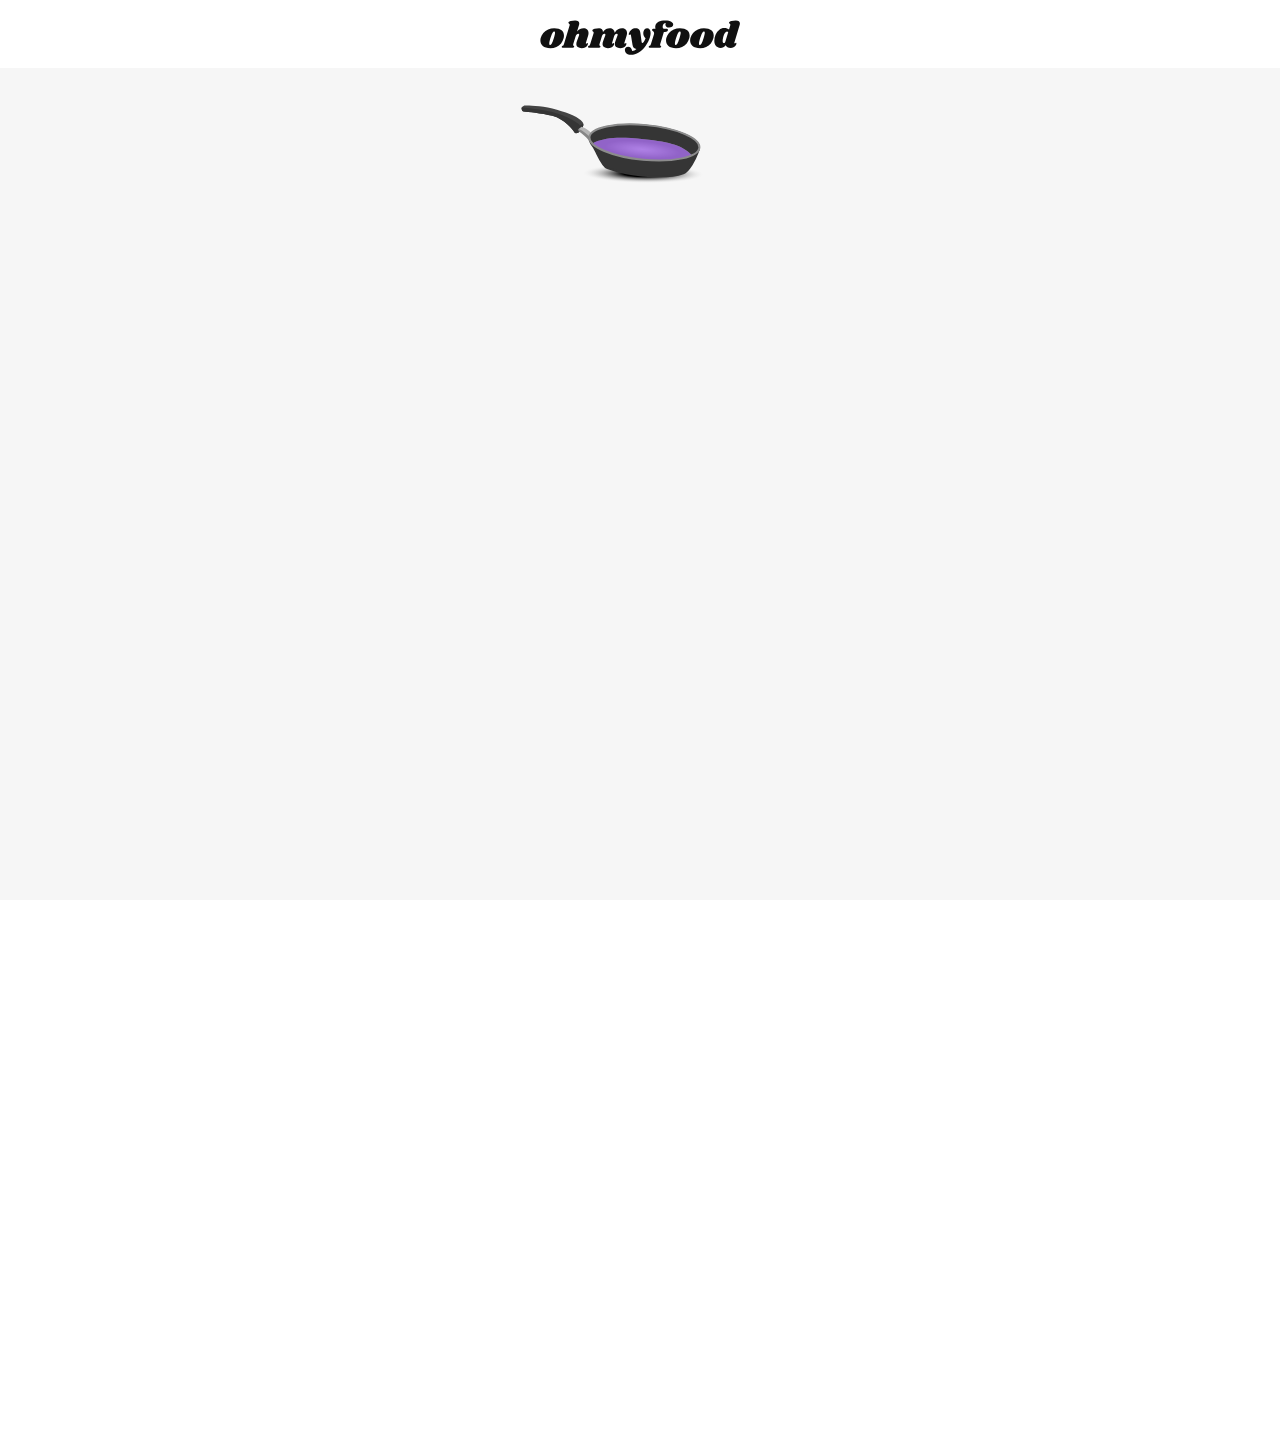
==== restaurants/a-la-francaise.html @ ceef0c93 "Ajout des pages restaurants + vérifications = version complète du site" ====
<!DOCTYPE html>
<html lang="fr">

<head>
    <meta charset="UTF-8">
    <meta name="viewport" content="width=device-width, initial-scale=1.0">
    <title>À la française - Ohmyfood</title>
    <link rel="stylesheet" href="https://cdnjs.cloudflare.com/ajax/libs/font-awesome/6.2.1/css/all.min.css"
        integrity="sha512-MV7K8+y+gLIBoVD59lQIYicR65iaqukzvf/nwasF0nqhPay5w/9lJmVM2hMDcnK1OnMGCdVK+iQrJ7lzPJQd1w=="
        crossorigin="anonymous" referrerpolicy="no-referrer">
    <link rel="stylesheet" href="../public/css/style.min.css">
</head>

<body>
        
    <div class="loader">
        <div class="loader__head"></div>
        <div class="loader__progress"></div> 
        <div class="loader__cooking">
          <div class="boiling__pan"></div>
          <div class="boiling__ohmyfood bubble">oh</div>
          <div class="boiling__ohmyfood">my</div>
          <div class="boiling__ohmyfood">food</div>
          <span class="boiling__ohmyfood bubble">.</span>
          <span class="boiling__ohmyfood bubble">.</span>
          <span class="boiling__ohmyfood bubble">.</span>
          <div class="boiling__ohmyfood">oh</div>
          <div class="boiling__ohmyfood">my</div>
          <div class="boiling__ohmyfood">food</div>
        </div>
    </div>
    
    <div class="restaurantpage">
        <!-- HEADER -->
        <header id="header">
            <div class="header">
                <nav class="header__nav">
                <a href="../index.html" class="header__nav--back"><i class="fa-solid fa-arrow-left"></i></a>
                <a href="../index.html"><img class="header__nav--logo" src="../public/images/logo/ohmyfood@2x.svg" alt="Ohmyfood"></a>
                </nav>
            </div>            
        </header>

        <main class="page__content">
            <div class="picture picture__bg picture__bg--a-la-francaise">  
                <div class="page-top"></div>
            </div>
                <div class="page-container">
                    <section class="page__intro">
                        <h1 class="page__intro--title">À la française</h1>
                        <div class="favorite">
                            <input type="checkbox" id="la-palette-du-gout" name="favorite" value="favorite">
                            <label for="la-palette-du-gout" class="favorite__icon">
                                <i class="favorite__icon--outlines fa-regular fa-heart" aria-hidden="true"></i>
                                <i class="favorite__icon--solid fa-solid fa-heart" aria-hidden="true"></i>
                            </label>
                        </div>
                    </section>

                    <section class="menus">
                        
                        <form class="menus__choices">
                            <h2 class="menus__choices--title">Entrées</h2><hr>
                            <ul class="menus__choices--content">
                               
                                <li class="service">
                                    <input type="radio" id="poulpe" name="entree" class="menu__input" value="poulpe">
                                    <div class="details">
                                        <div class="menu__infos"  >                         
                                            <h3 class="menu__infos--plat">Tartare de poulpe acidulé</h3>
                                            <p  class="menu__infos--special">Aux zestes d'orange</p>
                                        </div>
                                        
                                        <div class="menu__box">
                                            <span class="menu__box--price">25€</span>
                                            <span class="menu__box--checked"><i class="menu__box--icon fa-solid fa-check"></i></span>
                                        </div>
                                    </div>
                                </li>

                                <li class="service">
                                    <input type="radio" id="veloute" name="entree" class="menu__input" value="veloute">
                                    <div class="details">
                                        <div class="menu__infos"  >                         
                                            <h3 class="menu__infos--plat">Velouté de légumes d'antan</h3>
                                            <p  class="menu__infos--special">Carotte, panais, topinambour</p>
                                        </div>
                                        
                                        <div class="menu__box">
                                            <span class="menu__box--price">35€</span>
                                            <span class="menu__box--checked"><i class="menu__box--icon fa-solid fa-check"></i></span>
                                        </div>
                                    </div>
                                </li>

                                <li class="service">
                                    <input type="radio" id="soupe-oignon" name="entree" class="menu__input" value="soupe-oignon">
                                    <div class="details">
                                        <div class="menu__infos"  >                         
                                            <h3 class="menu__infos--plat">Soupe à l'oignon</h3>
                                            <p class="menu__infos--special">Revisitée</p>
                                        </div>
                                        
                                        <div class="menu__box">
                                            <span class="menu__box--price">20€</span>
                                            <span class="menu__box--checked"><i class="menu__box--icon fa-solid fa-check"></i></span>
                                        </div>
                                    </div>
                                </li>
                            
                            </ul>                            
    
                            
                            <h2 class="menus__choices--title">Plats</h2><hr>
                            <ul class="menus__choices--content">
                               
                                <li class="service">
                                    <input type="radio" id="saint-jacques" name="plat" class="menu__input" value="saint-jacques">
                                    <div class="details">
                                        <div class="menu__infos">                         
                                            <h3 class="menu__infos--plat">Coquilles Saint-Jacques</h3>
                                            <p class="menu__infos--special">Accompagnées d'une purée de panais</p>
                                        </div>
                                        
                                        <div class="menu__box">
                                            <span class="menu__box--price">40€</span>
                                            <span class="menu__box--checked"><i class="menu__box--icon fa-solid fa-check"></i></span>
                                        </div>
                                    </div>
                                </li>

                                <li class="service">
                                    <input type="radio" id="magret" name="plat" class="menu__input" value="magret">
                                    <div class="details">
                                        <div class="menu__infos">                         
                                            <h3 class="menu__infos--plat">Magret de canard</h3>
                                            <p class="menu__infos--special">Et parmentier de pommes de terre</p>
                                        </div>
                                        
                                        <div class="menu__box">
                                            <span class="menu__box--price">35€</span>
                                            <span class="menu__box--checked"><i class="menu__box--icon fa-solid fa-check"></i></span>
                                        </div>
                                    </div>
                                </li>

                                <li class="service">
                                    <input type="radio" id="pigeonneau" name="plat" class="menu__input" value="pigeonneau">
                                    <div class="details">
                                        <div class="menu__infos">                         
                                            <h3 class="menu__infos--plat">Pigeonneau d’Ille-et-Vilaine</h3>
                                            <p class="menu__infos--special">Sur son lit de gnocchis aux légumes</p>
                                        </div>
                                        
                                        <div class="menu__box">
                                            <span class="menu__box--price">44€</span>
                                            <span class="menu__box--checked"><i class="menu__box--icon fa-solid fa-check"></i></span>
                                        </div>
                                    </div>
                                </li>

                            </ul>
                           

                            
                            <h2 class="menus__choices--title">Desserts</h2><hr>
                            <ul class="menus__choices--content">

                                <li class="service">
                                    <input type="radio" id="violettes" name="dessert" class="menu__input" value="violettes">
                                    <div class="details">
                                        <div class="menu__infos">                         
                                            <h3 class="menu__infos--plat">Pétales de violettes glacés</h3>
                                            <p class="menu__infos--special">Et purée de noisettes</p>
                                        </div>
                                        
                                        <div class="menu__box">
                                            <span class="menu__box--price">18€</span>
                                            <span class="menu__box--checked"><i class="menu__box--icon fa-solid fa-check"></i></span>
                                        </div>
                                    </div>
                                </li>

                                <li class="service">
                                    <input type="radio" id="fondant" name="dessert" class="menu__input" value="fondant">
                                    <div class="details">
                                        <div class="menu__infos">                         
                                            <h3 class="menu__infos--plat">Fondant au chocolat</h3>
                                            <p class="menu__infos--special">Revisité</p>
                                        </div>
                                        
                                        <div class="menu__box">
                                            <span class="menu__box--price">22€</span>
                                            <span class="menu__box--checked"><i class="menu__box--icon fa-solid fa-check"></i></span>
                                        </div>
                                    </div>
                                </li>

                                <li class="service">
                                    <input type="radio" id="millefeuille" name="dessert" class="menu__input" value="millefeuille">
                                    <div class="details">
                                        <div class="menu__infos">                         
                                            <h3 class="menu__infos--plat">Millefeuille croustillant</h3>
                                            <p class="menu__infos--special">Myrtilles et pâte d’amande</p>
                                        </div>
                                        
                                        <div class="menu__box">
                                            <span class="menu__box--price">23€</span>
                                            <span class="menu__box--checked"><i class="menu__box--icon fa-solid fa-check"></i></span>
                                        </div>
                                    </div>
                                </li>

                            </ul>
                            
                            
                            <button class="menus__button">
                                <span>Commander</span>
                            </button>
                        </form>
                    </section>

                </div>
            
            
           
        </main>

        <!-- FOOTER -->
        <footer class="footer">
            <h2 class="footer__title">ohmyfood</h2>
            <ul class="footer__list">
                <li><i class="fa-solid fa-utensils"></i><a href="#">Proposer un restaurant</a></li>
                <li><i class="fa-solid fa-handshake-angle"></i><a href="#">Devenir partenaire</a></li>
                <li><a href="#">Mentions légales</a></li>
                <li><a href="mailto:contact@ohmyfood.fr">Contact</a></li>
            </ul>
        </footer>

    </div>

</body>
</html>
---- public/css/style.min.css ----
@import"https://fonts.googleapis.com/css2?family=Roboto:ital,wght@0,100;0,300;0,400;0,500;0,700;0,900;1,100;1,300;1,400;1,500;1,700;1,900&family=Shrikhand&display=swap";*{font-family:"Roboto",sans-serif}h1,h2{font-size:24px;font-weight:700}h3{font-size:18px;font-weight:700}a{text-decoration:none}p{font-weight:300}html{scroll-behavior:smooth}body{width:100%;margin:0;box-sizing:border-box;overflow-x:hidden}.homepage,.restaurantpage{width:100%;margin:0}ul{list-style-type:none;padding:0}.loader{position:fixed;z-index:100;width:100%;height:100%;background:#f6f6f6;animation:loader-container 3200ms 600ms forwards}.loader__head{width:100%;height:62px;background:#fff url("../images/logo/ohmyfood@2x.svg") center 20px no-repeat;background-size:162px;opacity:1;animation:loader-head-fadeout 3400ms ease-in-out forwards}@media(min-width: 767px){.loader__head{height:68px;background-size:200px}}.loader__progress{width:100%;height:3px;top:0;margin:0 auto;background:linear-gradient(90deg, #9356DC -40%, #FF79DA 120%);animation:loader-fadeout 800ms 2800ms forwards}.loader__progress::after{content:" ";position:absolute;z-index:10;width:100%;height:3px;top:62px;margin:0 auto;background:#f6f6f6;animation:loader-bar 2800ms 100ms forwards;transform-origin:right}@media(min-width: 767px){.loader__progress::after{top:68px}}.loader__cooking{position:absolute;top:60px;left:calc(50% - 188px);width:322px;height:200px;background-color:rgba(0,0,0,0);animation:loader-fadeout 600ms 3000ms forwards}.loader__cooking .bubble{font-family:"Shrikhand",sans-serif;left:auto;font-size:38px;font-weight:100;color:#9356dc}.loader__cooking .boiling__pan{position:absolute;width:100%;height:200px;background:url("../images/loader/pan.svg") center center no-repeat}.loader__cooking .boiling__ohmyfood{position:absolute;font-family:"Shrikhand",sans-serif;left:auto;font-size:22px;font-weight:100;opacity:0}.loader__cooking .boiling__ohmyfood:nth-child(1){margin-top:-90px;left:180px;animation:evaporation 2s cubic-bezier(0.53, 0.16, 0.39, 0.96) infinite}.loader__cooking .boiling__ohmyfood:nth-child(2){margin-top:-84px;left:160px;animation:evaporation 1.8s ease-in-out .035s infinite}.loader__cooking .boiling__ohmyfood:nth-child(3){margin-top:-80px;left:190px;animation:evaporation 1.4s cubic-bezier(0.53, 0.16, 0.39, 0.96) .55s infinite}.loader__cooking .boiling__ohmyfood:nth-child(4){margin-top:-70px;left:170px;animation:evaporation 1.9s cubic-bezier(0.53, 0.16, 0.39, 0.96) .9s infinite}.loader__cooking .boiling__ohmyfood:nth-child(5){margin-top:-90px;left:180px;animation:evaporation 1.5s cubic-bezier(0.53, 0.16, 0.39, 0.96) infinite}.loader__cooking .boiling__ohmyfood:nth-child(6){margin-top:-75px;left:150px;animation:evaporation 1.7s ease-in-out .035s infinite}.loader__cooking .boiling__ohmyfood:nth-child(7){margin-top:-80px;left:210px;animation:evaporation 1.6s cubic-bezier(0.53, 0.16, 0.39, 0.96) .55s infinite}.loader__cooking .boiling__ohmyfood:nth-child(8){margin-top:-80px;left:170px;animation:evaporation 2.8s ease-in-out 1.5s infinite}@keyframes loader-container{80%{background:#f6f6f6}99%{transform:scale(1);background:rgba(246,246,246,.3)}100%{transform:translateY(500px) scale(0);background:rgba(246,246,246,0)}}@keyframes loader-head-fadeout{0%{opacity:0}33%{filter:blur(5px);opacity:0}56%{filter:blur(4px);opacity:.1}65%{filter:blur(2.5px);opacity:.4}99%{filter:blur(1px);opacity:.7}100%{filter:blur(0.4px);opacity:0}}@keyframes loader-bar{0%{transform:scaleX(1)}17%{transform:scaleX(0.88);animation-timing-function:cubic-bezier(0.9, 0, 0.1, 1)}24%{transform:scaleX(0.75);animation-timing-function:cubic-bezier(0.3, 0.3, 0.3, 1)}46%{transform:scaleX(0.4);animation-timing-function:cubic-bezier(0.9, 0, 0.1, 1)}100%{transform:scaleX(0)}}@keyframes loader-fadeout{0%{opacity:1}100%{opacity:0}}@keyframes evaporation{0%{transform:scale(0.1, 0.1);top:80%;opacity:0}20%{transform:scale(1, 1);top:70%;opacity:.6}100%{transform:scale(2.2, 1.8);top:20%;opacity:0}}.page__content{height:0px;overflow-y:hidden;animation:page-appear 3200ms 0s forwards}@keyframes page-appear{0%{height:0px;overflow-y:hidden}99%{height:0px;overflow-y:hidden}100%{height:auto;overflow-y:visible}}.header{position:relative;display:flex;justify-content:center;width:100%;background-color:#fff;box-shadow:0px 0px 5px 1.5px rgba(0,0,0,.3);z-index:2}@media(min-width: 1024px){.header{box-shadow:none}}.header__nav{padding:0 20px}.header__nav--back{position:absolute;display:flex;justify-content:center;align-items:center;left:0;width:70px;height:100%;animation:animated_arrow-item 500ms 4000ms ease-out backwards}@keyframes animated_arrow-item{0%{transform:translateX(30px);opacity:0}100%{transform:translateX(0);opacity:1}}.header__nav--back i{font-size:22px;font-weight:700;color:#353535;margin-left:0;transition:all .3s ease-in-out}.header__nav--back:hover>i{color:#000;margin-left:-5px;transition:all .3s ease-out}.header__nav--logo{padding:20px 0 10px;width:162px}@media(min-width: 767px){.header__nav--logo{width:200px}}.homepage{background-color:#f6f6f6}.homepage .header__nav--back{display:none}.location{display:flex;justify-content:center;height:50px;position:relative;z-index:1;background-color:#eaeaea;text-align:center;color:#353535;box-shadow:0px 0px 7px 3px rgba(0,0,0,.3)}@media(min-width: 1024px){.location{box-shadow:none}}.location__icon{padding:18px 15px 18px 0;font-size:16px}.location__city{font-size:17px;font-weight:700;text-align:left;color:#000;border:none;background:rgba(0,0,0,0);max-width:150px;transition:opacity .3s ease-in-out}.location__city::-moz-placeholder{color:#353535}.location__city::placeholder{color:#353535}.location__city:focus{outline:none;opacity:.5;transition:opacity .3s ease-in-out}.location__submit{display:none}.intro{display:flex;flex-direction:column;justify-content:center;text-align:center}.intro__title{margin:0;padding:40px 50px 0}.intro__baseline{margin:10px 0 20px;padding:0 20px;font-size:18px}.intro__button{width:auto;min-width:190px;padding:15px 20px;background:linear-gradient(180deg, #FF79DA -40%, #9356DC 120%);border-radius:35px;color:#fff;font-size:16px;font-weight:500;text-decoration:none;box-shadow:0px 2px 10px 1.2px rgba(0,0,0,.3);transform:scale(1);transition:all .5s ease-in-out;margin:10px auto 50px}.intro__button:hover{box-shadow:0px 2px 12px 1.5px rgba(0,0,0,.35);filter:brightness(110%);transform:scale(1.005);transition:all .5s ease-in-out}.intro__button:active{box-shadow:0px 1px 5px 0px rgba(0,0,0,.4);filter:brightness(117%);transform:scale(1);transition:all .07s}.HowItWorks{padding:35px 0 35px;text-align:left;background-color:#fff}.HowItWorks__title{margin:15px 20px 5px}.HowItWorks__list{display:flex;justify-content:center;flex-flow:column;margin:0;padding:0 20px 0 30px;list-style:none;font-size:16px;font-weight:500;text-align:center}@media(min-width: 1024px){.HowItWorks__list{flex-flow:row nowrap;justify-content:space-between;margin:0 auto}.HowItWorks__list li{width:28%}}.HowItWorks__list li{display:flex;justify-content:left;align-items:center;margin:15px 0;padding:24px 15px 24px 20px;background-color:#f6f6f6;border-radius:20px;box-shadow:0px 4px 10px 1px rgba(0,0,0,.1);counter-increment:li}.HowItWorks__list li:nth-child(1){animation:animated_list-item 400ms 3400ms ease-out backwards}.HowItWorks__list li:nth-child(2){animation:animated_list-item 600ms 3600ms ease-out backwards}.HowItWorks__list li:nth-child(3){animation:animated_list-item 800ms 3800ms ease-out backwards}.HowItWorks__list li:nth-child(4){animation:animated_list-item 1000ms 4000ms ease-out backwards}@keyframes animated_list-item{0%{transform:translateY(20px);opacity:0}100%{transform:translateY(0);opacity:1}}.HowItWorks__list li i{padding:0 20px;font-size:1.1em;color:#7e7e7e}.HowItWorks__list li i.fa-highlight{color:#9356dc}.HowItWorks__list li::before{content:counter(li);display:flex;justify-content:center;align-items:center;width:25px;height:25px;margin-left:-32px;background-color:#9356dc;border-radius:100%;font-size:.8em;color:#fff}.restaurants{display:flex;flex-flow:wrap;justify-content:space-between;padding:0 15px 35px}.restaurants__title{margin:50px 20px 10px}.restaurants .card-wrap{width:100%;height:250px;margin:10px auto}@media(min-width: 767px){.restaurants .card-wrap{width:48%}}.restaurants .card-wrap .card-container{width:100%;margin:0}.restaurants .card-wrap .card-container .card{display:flex;flex-direction:column;justify-content:space-between;border-radius:15px;background-color:#fff;box-shadow:0px 0px 6px 0px rgba(200,200,200,.1)}.restaurants .card-wrap .card-container .card__bg{height:175px;border-top-left-radius:15px;border-top-right-radius:15px}.restaurants .card-wrap .card-container .card__bg--la-palette-du-gout{background:url("../images/restaurants/jay-wennington-N_Y88TWmGwA-unsplash.jpg") no-repeat center center;background-size:cover}.restaurants .card-wrap .card-container .card__bg--la-note-enchantee{background:url("../images/restaurants/stil-u2Lp8tXIcjw-unsplash.jpg") no-repeat center center;background-size:cover}.restaurants .card-wrap .card-container .card__bg--a-la-francaise{background:url("../images/restaurants/toa-heftiba-DQKerTsQwi0-unsplash.jpg") no-repeat center center;background-size:cover}.restaurants .card-wrap .card-container .card__bg--le-delice-des-sens{background:url("../images/restaurants/louis-hansel-shotsoflouis-qNBGVyOCY8Q-unsplash.jpg") no-repeat center center;background-size:cover}.restaurants .card-wrap .card-container .card__new{width:80px;margin-top:15px;margin-left:calc(100% - 120px);padding:6px 13px;background-color:#99e2d0;color:#008766;font-size:14px;font-weight:500;text-align:center;border-radius:2px;box-shadow:0px 2px 4px 1px rgba(0,0,0,.15)}.restaurants .card-wrap .card-container .card__content{display:flex;flex-flow:row;justify-content:space-between;padding-left:15px;border-bottom-left-radius:15px;border-bottom-right-radius:15px;background-color:#fff;color:#000}.restaurants .card-wrap .card-container .card__content .infos{display:block;margin:15px 0}.restaurants .card-wrap .card-container .card__content .name{line-height:26px;margin:0}.restaurants .card-wrap .card-container .card__content .city{font-size:17px;font-weight:300;margin:0}@media(min-width: 1400px){.homepage .page-container{max-width:1400px;margin:0 auto;padding:0 25px}}.homepage .favorite{position:relative;margin-top:-50px;margin-left:calc(100% - 60px);font-size:22px}.homepage .favorite>input{display:none}.homepage .favorite__icon--outlines,.homepage .favorite__icon--solid{position:absolute}.homepage .favorite__icon--outlines{z-index:1;opacity:.6;color:#353535;transition:all .7s}.homepage .favorite__icon--outlines:hover{cursor:pointer;opacity:1;transition:all .2s ease-in-out}.homepage .favorite__icon--solid{color:#9356dc;opacity:0;font-size:36px;margin:-7px;transition:all 1s}.homepage .favorite__icon--solid:hover{cursor:pointer}.homepage .favorite input:checked+label.favorite__icon .favorite__icon--solid{opacity:1;font-size:20px;margin:1px;transition:all .4s ease-in-out;transition:opacity .6s ease-out;background-image:linear-gradient(180deg, #9356DC 0%, #FF79DA 110%);-webkit-background-clip:text;background-clip:text;color:rgba(147,86,220,.25)}.homepage .favorite input:checked+label.favorite__icon .favorite__icon--outlines{opacity:.4;color:#9356dc;transition:.2s ease-in-out}.restaurantpage{background:#fff}.restaurantpage .header__nav--back{display:flex}.restaurantpage .page-container{background-color:#f6f6f6;padding:0 15px}@media(min-width: 1024px){.restaurantpage .page-container{max-width:1000px;margin:0 auto}}.picture__bg{width:100%;max-height:260px;padding-top:222px}.picture__bg--la-palette-du-gout{background:url("../images/restaurants/jay-wennington-N_Y88TWmGwA-unsplash.jpg") no-repeat center center;background-size:cover}.picture__bg--la-note-enchantee{background:url("../images/restaurants/stil-u2Lp8tXIcjw-unsplash.jpg") no-repeat center center;background-size:cover}.picture__bg--a-la-francaise{background:url("../images/restaurants/toa-heftiba-DQKerTsQwi0-unsplash.jpg") no-repeat center center;background-size:cover}.picture__bg--le-delice-des-sens{background:url("../images/restaurants/louis-hansel-shotsoflouis-qNBGVyOCY8Q-unsplash.jpg") no-repeat center center;background-size:cover}@media(min-width: 1024px){.picture__bg{padding-top:380px}}.picture .page-top{background-color:#f6f6f6;border-top-left-radius:40px;border-top-right-radius:40px;padding:0 15px;height:40px}@media(min-width: 1024px){.picture .page-top{max-width:1000px;margin:0 auto}}.page__intro{display:flex;flex-flow:row nowrap;justify-content:space-between}@media(min-width: 767px){.page__intro{max-width:634px;justify-content:center;margin:0 auto}}.page__intro--title{font-family:"Shrikhand",sans-serif;font-size:28px;font-weight:100;line-height:24px;margin:0 0 15px}.page__intro .favorite{position:relative;margin:0 40px 0 20px;font-size:22px}.page__intro .favorite>input{display:none}.page__intro .favorite__icon--outlines,.page__intro .favorite__icon--solid{position:absolute}.page__intro .favorite__icon--outlines{z-index:1;opacity:.6;color:#353535;transition:all .7s}.page__intro .favorite__icon--outlines:hover{cursor:pointer;opacity:1;transition:all .2s ease-in-out}.page__intro .favorite__icon--solid{color:#9356dc;opacity:0;font-size:36px;margin:-7px;transition:all 1s}.page__intro .favorite__icon--solid:hover{cursor:pointer}.page__intro .favorite input:checked+label.favorite__icon .favorite__icon--solid{opacity:1;font-size:20px;margin:1px;transition:all .4s ease-in-out;transition:opacity .6s ease-out;background-image:linear-gradient(180deg, #9356DC 0%, #FF79DA 110%);-webkit-background-clip:text;background-clip:text;color:rgba(147,86,220,.25)}.page__intro .favorite input:checked+label.favorite__icon .favorite__icon--outlines{opacity:.4;color:#9356dc;transition:.2s ease-in-out}.menus{padding-bottom:50px}@media(min-width: 767px){.menus{max-width:634px;margin:0 auto}}.menus__choices{display:flex;flex-flow:column nowrap}.menus__choices:nth-child(1){animation:animated_list-item 400ms 3400ms ease-out backwards}.menus__choices:nth-child(2){animation:animated_list-item 600ms 3600ms ease-out backwards}.menus__choices:nth-child(3){animation:animated_list-item 800ms 3800ms ease-out backwards}.menus__choices:nth-child(4){animation:animated_list-item 1000ms 4000ms ease-out backwards}@keyframes animated_list-item{0%{transform:translateY(20px);opacity:0}100%{transform:translateY(0);opacity:1}}.menus__choices--title{text-transform:uppercase;font-size:16px;font-weight:300;margin:20px 0 0}.menus__choices hr{width:40px;height:3px;margin:5px 0;border:none;background:#99e2d0}.menus__choices--content{margin:10px 0}.menus__choices--content .service{width:100%;border-radius:15px;background-color:#fff;box-shadow:0px 4px 10px 1px rgba(0,0,0,.1);margin-bottom:10px;overflow:hidden}.menus__choices--content .service:nth-child(1){animation:animated_list-item 400ms 3400ms ease-out backwards}.menus__choices--content .service:nth-child(2){animation:animated_list-item 600ms 3600ms ease-out backwards}.menus__choices--content .service:nth-child(3){animation:animated_list-item 800ms 3800ms ease-out backwards}.menus__choices--content .service:nth-child(4){animation:animated_list-item 1000ms 4000ms ease-out backwards}@keyframes animated_list-item{0%{transform:translateY(20px);opacity:0}100%{transform:translateY(0);opacity:1}}.menus__choices--content .service .menu__input{opacity:0;position:absolute;width:calc(100% - 30px);max-width:634px;height:69px;cursor:pointer}.menus__choices--content .service .details{display:flex;flex-flow:row nowrap;justify-content:space-between}.menus__choices--content .service .menu__infos{padding:12px 15px;overflow:hidden}.menus__choices--content .service .menu__infos--plat,.menus__choices--content .service .menu__infos--special{margin:2px 0;text-overflow:ellipsis;overflow:hidden;white-space:nowrap}.menus__choices--content .service .menu__box{display:flex;flex-direction:row;margin-right:-60px;background-color:#fff;transition:all .5s}.menus__choices--content .service .menu__box--price{display:flex;flex-direction:column;justify-content:flex-end;margin:10px 0 15px}.menus__choices--content .service .menu__box--checked{display:flex;flex-direction:column;justify-content:center;align-items:center;width:60px;margin-left:15px;background-color:#99e2d0;font-size:16px;font-weight:100}.menus__choices--content .service .menu__box--icon{background:#fff;color:#99e2d0;border-radius:50%;padding:3px;border:2px solid #fff;transition:all .05s ease-in-out}.menus__choices--content .service .menu__input:hover~.details .menu__box{margin-right:0;transition:all .3s ease-in-out}.menus__choices--content .service .menu__input:checked~.details .menu__box{margin-right:0;transition:all .3s}.menus__choices--content .service .menu__input:checked~.details .menu__box--icon{color:#008766;border:2px solid #008766;transition:all .2s ease-in-out}.menus__button{width:auto;min-width:190px;padding:15px 20px;background:linear-gradient(180deg, #FF79DA -40%, #9356DC 120%);border-radius:35px;color:#fff;font-size:16px;font-weight:500;text-decoration:none;box-shadow:0px 2px 10px 1.2px rgba(0,0,0,.3);transform:scale(1);transition:all .5s ease-in-out;margin:50px auto 20px;border:none;cursor:pointer}.menus__button:hover{box-shadow:0px 2px 12px 1.5px rgba(0,0,0,.35);filter:brightness(110%);transform:scale(1.005);transition:all .5s ease-in-out}.menus__button:active{box-shadow:0px 1px 5px 0px rgba(0,0,0,.4);filter:brightness(117%);transform:scale(1);transition:all .07s}.footer{display:flex;flex-direction:column;background-color:#353535;color:#fff;padding:10px 25px 20px;font-size:15px}@media(min-width: 1024px){.footer{flex-direction:row-reverse;align-items:center;padding:50px 40px 10px}}.footer__title{padding:0;font-family:"Shrikhand",sans-serif;font-size:18px;font-weight:200}.footer__list{display:flex;flex-direction:column;padding:0;margin:0;list-style-type:none}.footer__list li{padding:4px 0}.footer__list i{padding-right:10px;font-size:12px}.footer__list i+a{font-weight:500}.footer__list a{color:#fff;border-bottom:1px solid #353535;transition:all .7s}.footer__list a:hover{color:#eaeaea;border-bottom:1px solid #fff;transition:all .7s}@media(min-width: 1024px){.footer__list{flex-direction:row;align-items:baseline;margin-right:50px}.footer__list li{padding:0 10px}.footer__list li:nth-child(3){margin-left:50px}}
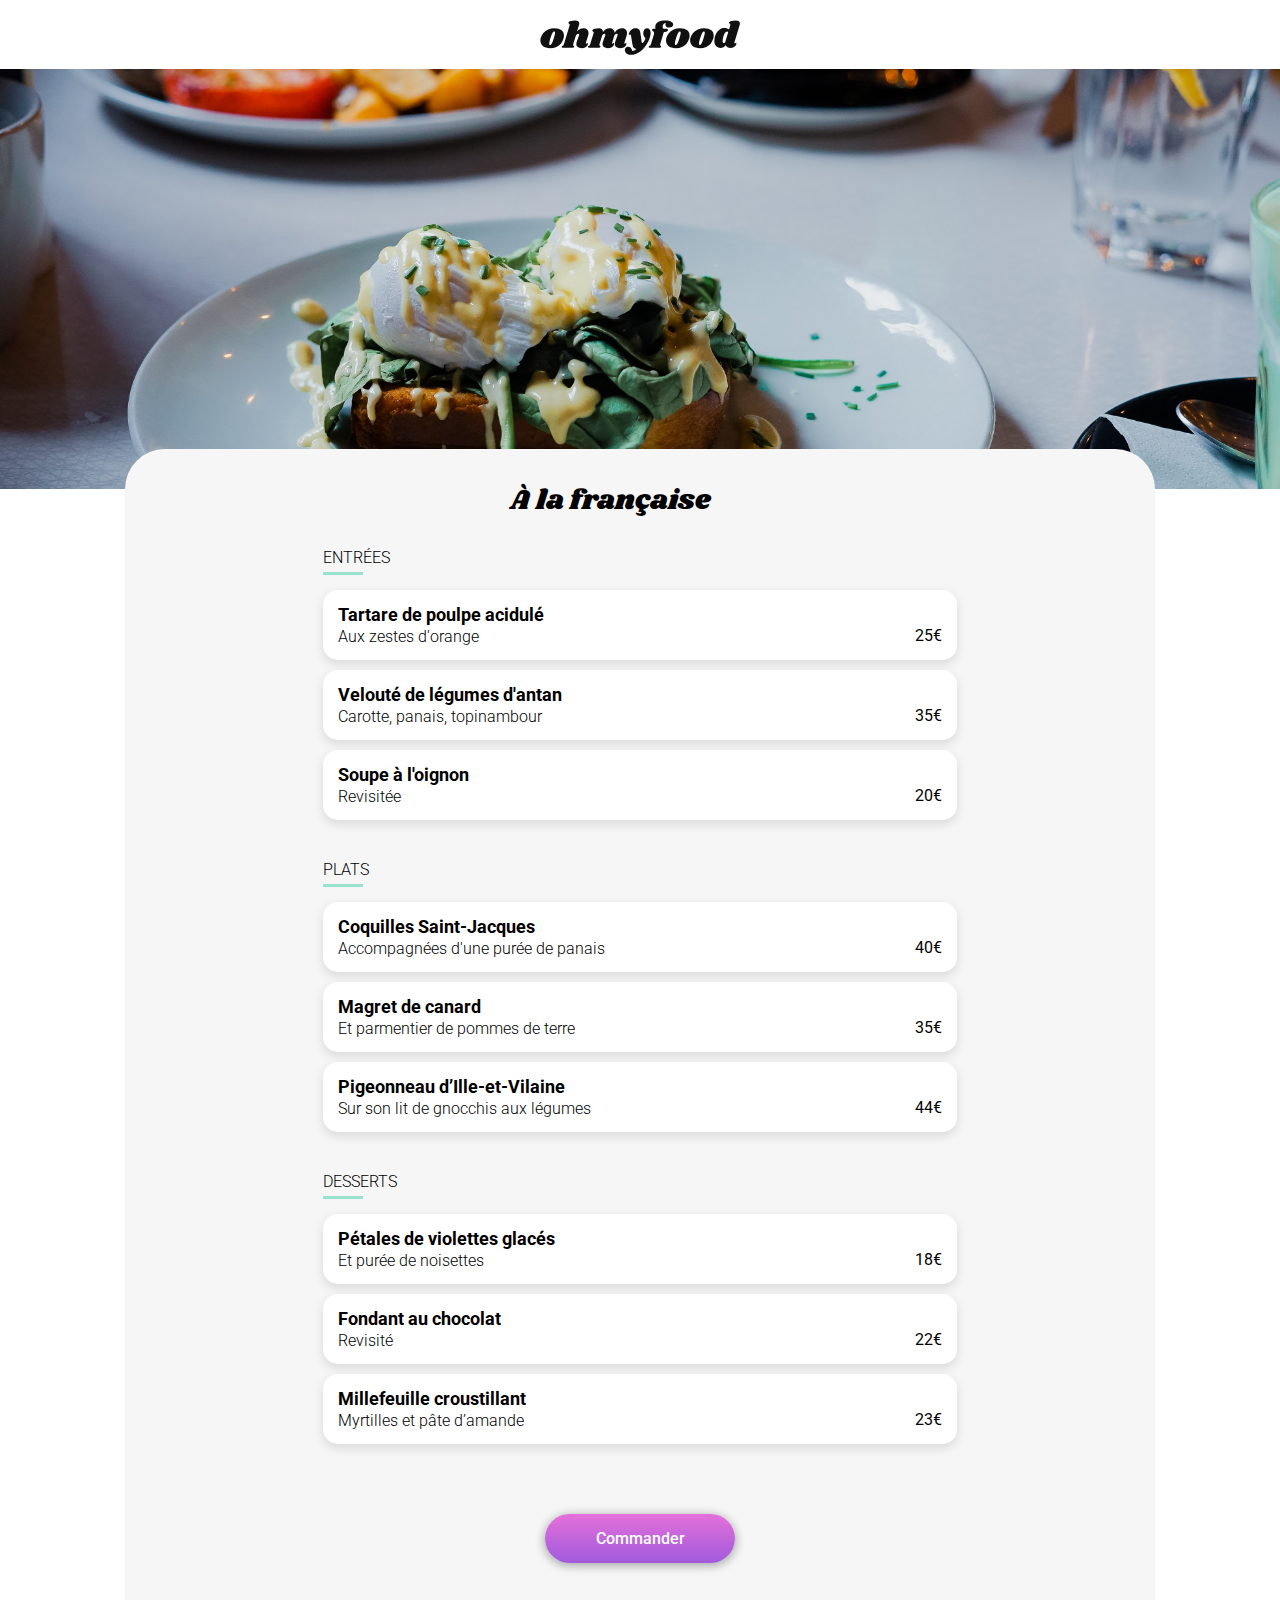
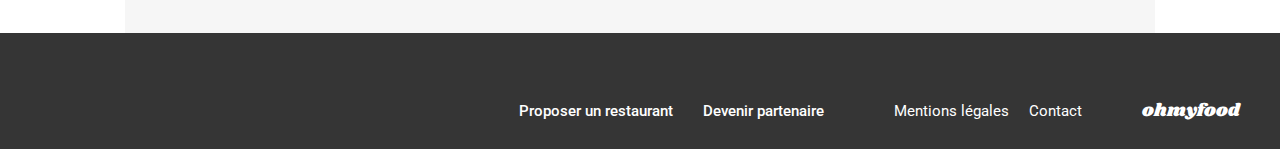
==== commit 019d6b33: "Soutenance : pas de loader sur les pages restaurants + liste des menus qui respecte la maquette" ====
--- a/restaurants/a-la-francaise.html
+++ b/restaurants/a-la-francaise.html
@@ -12,24 +12,7 @@
 </head>
 
 <body>
-        
-    <div class="loader">
-        <div class="loader__head"></div>
-        <div class="loader__progress"></div> 
-        <div class="loader__cooking">
-          <div class="boiling__pan"></div>
-          <div class="boiling__ohmyfood bubble">oh</div>
-          <div class="boiling__ohmyfood">my</div>
-          <div class="boiling__ohmyfood">food</div>
-          <span class="boiling__ohmyfood bubble">.</span>
-          <span class="boiling__ohmyfood bubble">.</span>
-          <span class="boiling__ohmyfood bubble">.</span>
-          <div class="boiling__ohmyfood">oh</div>
-          <div class="boiling__ohmyfood">my</div>
-          <div class="boiling__ohmyfood">food</div>
-        </div>
-    </div>
-    
+           
     <div class="restaurantpage">
         <!-- HEADER -->
         <header id="header">
@@ -41,7 +24,7 @@
             </div>            
         </header>
 
-        <main class="page__content">
+        <main>
             <div class="picture picture__bg picture__bg--a-la-francaise">  
                 <div class="page-top"></div>
             </div>
--- a/public/css/style.min.css
+++ b/public/css/style.min.css
@@ -1 +1 @@
-@import"https://fonts.googleapis.com/css2?family=Roboto:ital,wght@0,100;0,300;0,400;0,500;0,700;0,900;1,100;1,300;1,400;1,500;1,700;1,900&family=Shrikhand&display=swap";*{font-family:"Roboto",sans-serif}h1,h2{font-size:24px;font-weight:700}h3{font-size:18px;font-weight:700}a{text-decoration:none}p{font-weight:300}html{scroll-behavior:smooth}body{width:100%;margin:0;box-sizing:border-box;overflow-x:hidden}.homepage,.restaurantpage{width:100%;margin:0}ul{list-style-type:none;padding:0}.loader{position:fixed;z-index:100;width:100%;height:100%;background:#f6f6f6;animation:loader-container 3200ms 600ms forwards}.loader__head{width:100%;height:62px;background:#fff url("../images/logo/ohmyfood@2x.svg") center 20px no-repeat;background-size:162px;opacity:1;animation:loader-head-fadeout 3400ms ease-in-out forwards}@media(min-width: 767px){.loader__head{height:68px;background-size:200px}}.loader__progress{width:100%;height:3px;top:0;margin:0 auto;background:linear-gradient(90deg, #9356DC -40%, #FF79DA 120%);animation:loader-fadeout 800ms 2800ms forwards}.loader__progress::after{content:" ";position:absolute;z-index:10;width:100%;height:3px;top:62px;margin:0 auto;background:#f6f6f6;animation:loader-bar 2800ms 100ms forwards;transform-origin:right}@media(min-width: 767px){.loader__progress::after{top:68px}}.loader__cooking{position:absolute;top:60px;left:calc(50% - 188px);width:322px;height:200px;background-color:rgba(0,0,0,0);animation:loader-fadeout 600ms 3000ms forwards}.loader__cooking .bubble{font-family:"Shrikhand",sans-serif;left:auto;font-size:38px;font-weight:100;color:#9356dc}.loader__cooking .boiling__pan{position:absolute;width:100%;height:200px;background:url("../images/loader/pan.svg") center center no-repeat}.loader__cooking .boiling__ohmyfood{position:absolute;font-family:"Shrikhand",sans-serif;left:auto;font-size:22px;font-weight:100;opacity:0}.loader__cooking .boiling__ohmyfood:nth-child(1){margin-top:-90px;left:180px;animation:evaporation 2s cubic-bezier(0.53, 0.16, 0.39, 0.96) infinite}.loader__cooking .boiling__ohmyfood:nth-child(2){margin-top:-84px;left:160px;animation:evaporation 1.8s ease-in-out .035s infinite}.loader__cooking .boiling__ohmyfood:nth-child(3){margin-top:-80px;left:190px;animation:evaporation 1.4s cubic-bezier(0.53, 0.16, 0.39, 0.96) .55s infinite}.loader__cooking .boiling__ohmyfood:nth-child(4){margin-top:-70px;left:170px;animation:evaporation 1.9s cubic-bezier(0.53, 0.16, 0.39, 0.96) .9s infinite}.loader__cooking .boiling__ohmyfood:nth-child(5){margin-top:-90px;left:180px;animation:evaporation 1.5s cubic-bezier(0.53, 0.16, 0.39, 0.96) infinite}.loader__cooking .boiling__ohmyfood:nth-child(6){margin-top:-75px;left:150px;animation:evaporation 1.7s ease-in-out .035s infinite}.loader__cooking .boiling__ohmyfood:nth-child(7){margin-top:-80px;left:210px;animation:evaporation 1.6s cubic-bezier(0.53, 0.16, 0.39, 0.96) .55s infinite}.loader__cooking .boiling__ohmyfood:nth-child(8){margin-top:-80px;left:170px;animation:evaporation 2.8s ease-in-out 1.5s infinite}@keyframes loader-container{80%{background:#f6f6f6}99%{transform:scale(1);background:rgba(246,246,246,.3)}100%{transform:translateY(500px) scale(0);background:rgba(246,246,246,0)}}@keyframes loader-head-fadeout{0%{opacity:0}33%{filter:blur(5px);opacity:0}56%{filter:blur(4px);opacity:.1}65%{filter:blur(2.5px);opacity:.4}99%{filter:blur(1px);opacity:.7}100%{filter:blur(0.4px);opacity:0}}@keyframes loader-bar{0%{transform:scaleX(1)}17%{transform:scaleX(0.88);animation-timing-function:cubic-bezier(0.9, 0, 0.1, 1)}24%{transform:scaleX(0.75);animation-timing-function:cubic-bezier(0.3, 0.3, 0.3, 1)}46%{transform:scaleX(0.4);animation-timing-function:cubic-bezier(0.9, 0, 0.1, 1)}100%{transform:scaleX(0)}}@keyframes loader-fadeout{0%{opacity:1}100%{opacity:0}}@keyframes evaporation{0%{transform:scale(0.1, 0.1);top:80%;opacity:0}20%{transform:scale(1, 1);top:70%;opacity:.6}100%{transform:scale(2.2, 1.8);top:20%;opacity:0}}.page__content{height:0px;overflow-y:hidden;animation:page-appear 3200ms 0s forwards}@keyframes page-appear{0%{height:0px;overflow-y:hidden}99%{height:0px;overflow-y:hidden}100%{height:auto;overflow-y:visible}}.header{position:relative;display:flex;justify-content:center;width:100%;background-color:#fff;box-shadow:0px 0px 5px 1.5px rgba(0,0,0,.3);z-index:2}@media(min-width: 1024px){.header{box-shadow:none}}.header__nav{padding:0 20px}.header__nav--back{position:absolute;display:flex;justify-content:center;align-items:center;left:0;width:70px;height:100%;animation:animated_arrow-item 500ms 4000ms ease-out backwards}@keyframes animated_arrow-item{0%{transform:translateX(30px);opacity:0}100%{transform:translateX(0);opacity:1}}.header__nav--back i{font-size:22px;font-weight:700;color:#353535;margin-left:0;transition:all .3s ease-in-out}.header__nav--back:hover>i{color:#000;margin-left:-5px;transition:all .3s ease-out}.header__nav--logo{padding:20px 0 10px;width:162px}@media(min-width: 767px){.header__nav--logo{width:200px}}.homepage{background-color:#f6f6f6}.homepage .header__nav--back{display:none}.location{display:flex;justify-content:center;height:50px;position:relative;z-index:1;background-color:#eaeaea;text-align:center;color:#353535;box-shadow:0px 0px 7px 3px rgba(0,0,0,.3)}@media(min-width: 1024px){.location{box-shadow:none}}.location__icon{padding:18px 15px 18px 0;font-size:16px}.location__city{font-size:17px;font-weight:700;text-align:left;color:#000;border:none;background:rgba(0,0,0,0);max-width:150px;transition:opacity .3s ease-in-out}.location__city::-moz-placeholder{color:#353535}.location__city::placeholder{color:#353535}.location__city:focus{outline:none;opacity:.5;transition:opacity .3s ease-in-out}.location__submit{display:none}.intro{display:flex;flex-direction:column;justify-content:center;text-align:center}.intro__title{margin:0;padding:40px 50px 0}.intro__baseline{margin:10px 0 20px;padding:0 20px;font-size:18px}.intro__button{width:auto;min-width:190px;padding:15px 20px;background:linear-gradient(180deg, #FF79DA -40%, #9356DC 120%);border-radius:35px;color:#fff;font-size:16px;font-weight:500;text-decoration:none;box-shadow:0px 2px 10px 1.2px rgba(0,0,0,.3);transform:scale(1);transition:all .5s ease-in-out;margin:10px auto 50px}.intro__button:hover{box-shadow:0px 2px 12px 1.5px rgba(0,0,0,.35);filter:brightness(110%);transform:scale(1.005);transition:all .5s ease-in-out}.intro__button:active{box-shadow:0px 1px 5px 0px rgba(0,0,0,.4);filter:brightness(117%);transform:scale(1);transition:all .07s}.HowItWorks{padding:35px 0 35px;text-align:left;background-color:#fff}.HowItWorks__title{margin:15px 20px 5px}.HowItWorks__list{display:flex;justify-content:center;flex-flow:column;margin:0;padding:0 20px 0 30px;list-style:none;font-size:16px;font-weight:500;text-align:center}@media(min-width: 1024px){.HowItWorks__list{flex-flow:row nowrap;justify-content:space-between;margin:0 auto}.HowItWorks__list li{width:28%}}.HowItWorks__list li{display:flex;justify-content:left;align-items:center;margin:15px 0;padding:24px 15px 24px 20px;background-color:#f6f6f6;border-radius:20px;box-shadow:0px 4px 10px 1px rgba(0,0,0,.1);counter-increment:li}.HowItWorks__list li:nth-child(1){animation:animated_list-item 400ms 3400ms ease-out backwards}.HowItWorks__list li:nth-child(2){animation:animated_list-item 600ms 3600ms ease-out backwards}.HowItWorks__list li:nth-child(3){animation:animated_list-item 800ms 3800ms ease-out backwards}.HowItWorks__list li:nth-child(4){animation:animated_list-item 1000ms 4000ms ease-out backwards}@keyframes animated_list-item{0%{transform:translateY(20px);opacity:0}100%{transform:translateY(0);opacity:1}}.HowItWorks__list li i{padding:0 20px;font-size:1.1em;color:#7e7e7e}.HowItWorks__list li i.fa-highlight{color:#9356dc}.HowItWorks__list li::before{content:counter(li);display:flex;justify-content:center;align-items:center;width:25px;height:25px;margin-left:-32px;background-color:#9356dc;border-radius:100%;font-size:.8em;color:#fff}.restaurants{display:flex;flex-flow:wrap;justify-content:space-between;padding:0 15px 35px}.restaurants__title{margin:50px 20px 10px}.restaurants .card-wrap{width:100%;height:250px;margin:10px auto}@media(min-width: 767px){.restaurants .card-wrap{width:48%}}.restaurants .card-wrap .card-container{width:100%;margin:0}.restaurants .card-wrap .card-container .card{display:flex;flex-direction:column;justify-content:space-between;border-radius:15px;background-color:#fff;box-shadow:0px 0px 6px 0px rgba(200,200,200,.1)}.restaurants .card-wrap .card-container .card__bg{height:175px;border-top-left-radius:15px;border-top-right-radius:15px}.restaurants .card-wrap .card-container .card__bg--la-palette-du-gout{background:url("../images/restaurants/jay-wennington-N_Y88TWmGwA-unsplash.jpg") no-repeat center center;background-size:cover}.restaurants .card-wrap .card-container .card__bg--la-note-enchantee{background:url("../images/restaurants/stil-u2Lp8tXIcjw-unsplash.jpg") no-repeat center center;background-size:cover}.restaurants .card-wrap .card-container .card__bg--a-la-francaise{background:url("../images/restaurants/toa-heftiba-DQKerTsQwi0-unsplash.jpg") no-repeat center center;background-size:cover}.restaurants .card-wrap .card-container .card__bg--le-delice-des-sens{background:url("../images/restaurants/louis-hansel-shotsoflouis-qNBGVyOCY8Q-unsplash.jpg") no-repeat center center;background-size:cover}.restaurants .card-wrap .card-container .card__new{width:80px;margin-top:15px;margin-left:calc(100% - 120px);padding:6px 13px;background-color:#99e2d0;color:#008766;font-size:14px;font-weight:500;text-align:center;border-radius:2px;box-shadow:0px 2px 4px 1px rgba(0,0,0,.15)}.restaurants .card-wrap .card-container .card__content{display:flex;flex-flow:row;justify-content:space-between;padding-left:15px;border-bottom-left-radius:15px;border-bottom-right-radius:15px;background-color:#fff;color:#000}.restaurants .card-wrap .card-container .card__content .infos{display:block;margin:15px 0}.restaurants .card-wrap .card-container .card__content .name{line-height:26px;margin:0}.restaurants .card-wrap .card-container .card__content .city{font-size:17px;font-weight:300;margin:0}@media(min-width: 1400px){.homepage .page-container{max-width:1400px;margin:0 auto;padding:0 25px}}.homepage .favorite{position:relative;margin-top:-50px;margin-left:calc(100% - 60px);font-size:22px}.homepage .favorite>input{display:none}.homepage .favorite__icon--outlines,.homepage .favorite__icon--solid{position:absolute}.homepage .favorite__icon--outlines{z-index:1;opacity:.6;color:#353535;transition:all .7s}.homepage .favorite__icon--outlines:hover{cursor:pointer;opacity:1;transition:all .2s ease-in-out}.homepage .favorite__icon--solid{color:#9356dc;opacity:0;font-size:36px;margin:-7px;transition:all 1s}.homepage .favorite__icon--solid:hover{cursor:pointer}.homepage .favorite input:checked+label.favorite__icon .favorite__icon--solid{opacity:1;font-size:20px;margin:1px;transition:all .4s ease-in-out;transition:opacity .6s ease-out;background-image:linear-gradient(180deg, #9356DC 0%, #FF79DA 110%);-webkit-background-clip:text;background-clip:text;color:rgba(147,86,220,.25)}.homepage .favorite input:checked+label.favorite__icon .favorite__icon--outlines{opacity:.4;color:#9356dc;transition:.2s ease-in-out}.restaurantpage{background:#fff}.restaurantpage .header__nav--back{display:flex}.restaurantpage .page-container{background-color:#f6f6f6;padding:0 15px}@media(min-width: 1024px){.restaurantpage .page-container{max-width:1000px;margin:0 auto}}.picture__bg{width:100%;max-height:260px;padding-top:222px}.picture__bg--la-palette-du-gout{background:url("../images/restaurants/jay-wennington-N_Y88TWmGwA-unsplash.jpg") no-repeat center center;background-size:cover}.picture__bg--la-note-enchantee{background:url("../images/restaurants/stil-u2Lp8tXIcjw-unsplash.jpg") no-repeat center center;background-size:cover}.picture__bg--a-la-francaise{background:url("../images/restaurants/toa-heftiba-DQKerTsQwi0-unsplash.jpg") no-repeat center center;background-size:cover}.picture__bg--le-delice-des-sens{background:url("../images/restaurants/louis-hansel-shotsoflouis-qNBGVyOCY8Q-unsplash.jpg") no-repeat center center;background-size:cover}@media(min-width: 1024px){.picture__bg{padding-top:380px}}.picture .page-top{background-color:#f6f6f6;border-top-left-radius:40px;border-top-right-radius:40px;padding:0 15px;height:40px}@media(min-width: 1024px){.picture .page-top{max-width:1000px;margin:0 auto}}.page__intro{display:flex;flex-flow:row nowrap;justify-content:space-between}@media(min-width: 767px){.page__intro{max-width:634px;justify-content:center;margin:0 auto}}.page__intro--title{font-family:"Shrikhand",sans-serif;font-size:28px;font-weight:100;line-height:24px;margin:0 0 15px}.page__intro .favorite{position:relative;margin:0 40px 0 20px;font-size:22px}.page__intro .favorite>input{display:none}.page__intro .favorite__icon--outlines,.page__intro .favorite__icon--solid{position:absolute}.page__intro .favorite__icon--outlines{z-index:1;opacity:.6;color:#353535;transition:all .7s}.page__intro .favorite__icon--outlines:hover{cursor:pointer;opacity:1;transition:all .2s ease-in-out}.page__intro .favorite__icon--solid{color:#9356dc;opacity:0;font-size:36px;margin:-7px;transition:all 1s}.page__intro .favorite__icon--solid:hover{cursor:pointer}.page__intro .favorite input:checked+label.favorite__icon .favorite__icon--solid{opacity:1;font-size:20px;margin:1px;transition:all .4s ease-in-out;transition:opacity .6s ease-out;background-image:linear-gradient(180deg, #9356DC 0%, #FF79DA 110%);-webkit-background-clip:text;background-clip:text;color:rgba(147,86,220,.25)}.page__intro .favorite input:checked+label.favorite__icon .favorite__icon--outlines{opacity:.4;color:#9356dc;transition:.2s ease-in-out}.menus{padding-bottom:50px}@media(min-width: 767px){.menus{max-width:634px;margin:0 auto}}.menus__choices{display:flex;flex-flow:column nowrap}.menus__choices:nth-child(1){animation:animated_list-item 400ms 3400ms ease-out backwards}.menus__choices:nth-child(2){animation:animated_list-item 600ms 3600ms ease-out backwards}.menus__choices:nth-child(3){animation:animated_list-item 800ms 3800ms ease-out backwards}.menus__choices:nth-child(4){animation:animated_list-item 1000ms 4000ms ease-out backwards}@keyframes animated_list-item{0%{transform:translateY(20px);opacity:0}100%{transform:translateY(0);opacity:1}}.menus__choices--title{text-transform:uppercase;font-size:16px;font-weight:300;margin:20px 0 0}.menus__choices hr{width:40px;height:3px;margin:5px 0;border:none;background:#99e2d0}.menus__choices--content{margin:10px 0}.menus__choices--content .service{width:100%;border-radius:15px;background-color:#fff;box-shadow:0px 4px 10px 1px rgba(0,0,0,.1);margin-bottom:10px;overflow:hidden}.menus__choices--content .service:nth-child(1){animation:animated_list-item 400ms 3400ms ease-out backwards}.menus__choices--content .service:nth-child(2){animation:animated_list-item 600ms 3600ms ease-out backwards}.menus__choices--content .service:nth-child(3){animation:animated_list-item 800ms 3800ms ease-out backwards}.menus__choices--content .service:nth-child(4){animation:animated_list-item 1000ms 4000ms ease-out backwards}@keyframes animated_list-item{0%{transform:translateY(20px);opacity:0}100%{transform:translateY(0);opacity:1}}.menus__choices--content .service .menu__input{opacity:0;position:absolute;width:calc(100% - 30px);max-width:634px;height:69px;cursor:pointer}.menus__choices--content .service .details{display:flex;flex-flow:row nowrap;justify-content:space-between}.menus__choices--content .service .menu__infos{padding:12px 15px;overflow:hidden}.menus__choices--content .service .menu__infos--plat,.menus__choices--content .service .menu__infos--special{margin:2px 0;text-overflow:ellipsis;overflow:hidden;white-space:nowrap}.menus__choices--content .service .menu__box{display:flex;flex-direction:row;margin-right:-60px;background-color:#fff;transition:all .5s}.menus__choices--content .service .menu__box--price{display:flex;flex-direction:column;justify-content:flex-end;margin:10px 0 15px}.menus__choices--content .service .menu__box--checked{display:flex;flex-direction:column;justify-content:center;align-items:center;width:60px;margin-left:15px;background-color:#99e2d0;font-size:16px;font-weight:100}.menus__choices--content .service .menu__box--icon{background:#fff;color:#99e2d0;border-radius:50%;padding:3px;border:2px solid #fff;transition:all .05s ease-in-out}.menus__choices--content .service .menu__input:hover~.details .menu__box{margin-right:0;transition:all .3s ease-in-out}.menus__choices--content .service .menu__input:checked~.details .menu__box{margin-right:0;transition:all .3s}.menus__choices--content .service .menu__input:checked~.details .menu__box--icon{color:#008766;border:2px solid #008766;transition:all .2s ease-in-out}.menus__button{width:auto;min-width:190px;padding:15px 20px;background:linear-gradient(180deg, #FF79DA -40%, #9356DC 120%);border-radius:35px;color:#fff;font-size:16px;font-weight:500;text-decoration:none;box-shadow:0px 2px 10px 1.2px rgba(0,0,0,.3);transform:scale(1);transition:all .5s ease-in-out;margin:50px auto 20px;border:none;cursor:pointer}.menus__button:hover{box-shadow:0px 2px 12px 1.5px rgba(0,0,0,.35);filter:brightness(110%);transform:scale(1.005);transition:all .5s ease-in-out}.menus__button:active{box-shadow:0px 1px 5px 0px rgba(0,0,0,.4);filter:brightness(117%);transform:scale(1);transition:all .07s}.footer{display:flex;flex-direction:column;background-color:#353535;color:#fff;padding:10px 25px 20px;font-size:15px}@media(min-width: 1024px){.footer{flex-direction:row-reverse;align-items:center;padding:50px 40px 10px}}.footer__title{padding:0;font-family:"Shrikhand",sans-serif;font-size:18px;font-weight:200}.footer__list{display:flex;flex-direction:column;padding:0;margin:0;list-style-type:none}.footer__list li{padding:4px 0}.footer__list i{padding-right:10px;font-size:12px}.footer__list i+a{font-weight:500}.footer__list a{color:#fff;border-bottom:1px solid #353535;transition:all .7s}.footer__list a:hover{color:#eaeaea;border-bottom:1px solid #fff;transition:all .7s}@media(min-width: 1024px){.footer__list{flex-direction:row;align-items:baseline;margin-right:50px}.footer__list li{padding:0 10px}.footer__list li:nth-child(3){margin-left:50px}}+@import"https://fonts.googleapis.com/css2?family=Roboto:ital,wght@0,100;0,300;0,400;0,500;0,700;0,900;1,100;1,300;1,400;1,500;1,700;1,900&family=Shrikhand&display=swap";*{font-family:"Roboto",sans-serif}h1,h2{font-size:24px;font-weight:700}h3{font-size:18px;font-weight:700}a{text-decoration:none}p{font-weight:300}html{scroll-behavior:smooth}body{width:100%;margin:0;box-sizing:border-box;overflow-x:hidden}.homepage,.restaurantpage{width:100%;margin:0}ul{list-style-type:none;padding:0}.loader{position:fixed;z-index:100;width:100%;height:100%;background:#f6f6f6;animation:loader-container 3200ms 600ms forwards}.loader__head{width:100%;height:62px;background:#fff url("../images/logo/ohmyfood@2x.svg") center 20px no-repeat;background-size:162px;opacity:1;animation:loader-head-fadeout 3400ms ease-in-out forwards}@media(min-width: 767px){.loader__head{height:68px;background-size:200px}}.loader__progress{width:100%;height:3px;top:0;margin:0 auto;background:linear-gradient(90deg, #9356DC -40%, #FF79DA 120%);animation:loader-fadeout 800ms 2800ms forwards}.loader__progress::after{content:" ";position:absolute;z-index:10;width:100%;height:3px;top:62px;margin:0 auto;background:#f6f6f6;animation:loader-bar 2800ms 100ms forwards;transform-origin:right}@media(min-width: 767px){.loader__progress::after{top:68px}}.loader__cooking{position:absolute;top:60px;left:calc(50% - 188px);width:322px;height:200px;background-color:rgba(0,0,0,0);animation:loader-fadeout 600ms 3000ms forwards}.loader__cooking .bubble{font-family:"Shrikhand",sans-serif;left:auto;font-size:38px;font-weight:100;color:#9356dc}.loader__cooking .boiling__pan{position:absolute;width:100%;height:200px;background:url("../images/loader/pan.svg") center center no-repeat}.loader__cooking .boiling__ohmyfood{position:absolute;font-family:"Shrikhand",sans-serif;left:auto;font-size:22px;font-weight:100;opacity:0}.loader__cooking .boiling__ohmyfood:nth-child(1){margin-top:-90px;left:180px;animation:evaporation 2s cubic-bezier(0.53, 0.16, 0.39, 0.96) 2}.loader__cooking .boiling__ohmyfood:nth-child(2){margin-top:-84px;left:160px;animation:evaporation 1.8s ease-in-out .035s 2}.loader__cooking .boiling__ohmyfood:nth-child(3){margin-top:-80px;left:190px;animation:evaporation 1.4s cubic-bezier(0.53, 0.16, 0.39, 0.96) .55s 2}.loader__cooking .boiling__ohmyfood:nth-child(4){margin-top:-70px;left:170px;animation:evaporation 1.6s cubic-bezier(0.53, 0.16, 0.39, 0.96) .9s 2}.loader__cooking .boiling__ohmyfood:nth-child(5){margin-top:-90px;left:180px;animation:evaporation 1.5s cubic-bezier(0.53, 0.16, 0.39, 0.96) 2}@keyframes loader-container{80%{background:#f6f6f6}99%{transform:scale(1);background:rgba(246,246,246,.3)}100%{transform:translateY(500px) scale(0);background:rgba(246,246,246,0)}}@keyframes loader-head-fadeout{0%{opacity:0}33%{filter:blur(5px);opacity:0}56%{filter:blur(4px);opacity:.1}65%{filter:blur(2.5px);opacity:.4}99%{filter:blur(1px);opacity:.7}100%{filter:blur(0.4px);opacity:0}}@keyframes loader-bar{0%{transform:scaleX(1)}17%{transform:scaleX(0.88);animation-timing-function:cubic-bezier(0.9, 0, 0.1, 1)}24%{transform:scaleX(0.75);animation-timing-function:cubic-bezier(0.3, 0.3, 0.3, 1)}46%{transform:scaleX(0.4);animation-timing-function:cubic-bezier(0.9, 0, 0.1, 1)}100%{transform:scaleX(0)}}@keyframes loader-fadeout{0%{opacity:1}100%{opacity:0}}@keyframes evaporation{0%{transform:scale(0.1, 0.1);top:80%;opacity:0}20%{transform:scale(1, 1);top:70%;opacity:.6}100%{transform:scale(2.2, 1.8);top:20%;opacity:0}}.page__content{height:0px;overflow-y:hidden;animation:page-appear 3200ms 0s forwards}@keyframes page-appear{0%{height:0px;overflow-y:hidden}99%{height:0px;overflow-y:hidden}100%{height:auto;overflow-y:visible}}.header{position:relative;display:flex;justify-content:center;width:100%;background-color:#fff;box-shadow:0px 0px 5px 1.5px rgba(0,0,0,.3);z-index:2}@media(min-width: 1024px){.header{box-shadow:none}}.header__nav{padding:0 20px}.header__nav--back{position:absolute;display:flex;justify-content:center;align-items:center;left:0;width:70px;height:100%;animation:animated_arrow-item 500ms 4000ms ease-out backwards}@keyframes animated_arrow-item{0%{transform:translateX(30px);opacity:0}100%{transform:translateX(0);opacity:1}}.header__nav--back i{font-size:22px;font-weight:700;color:#353535;margin-left:0;transition:all .3s ease-in-out}.header__nav--back:hover>i{color:#000;margin-left:-5px;transition:all .3s ease-out}.header__nav--logo{padding:20px 0 10px;width:162px}@media(min-width: 767px){.header__nav--logo{width:200px}}.homepage{background-color:#f6f6f6}.homepage .header__nav--back{display:none}.location{display:flex;justify-content:center;height:50px;position:relative;z-index:1;background-color:#eaeaea;text-align:center;color:#353535;box-shadow:0px 0px 7px 3px rgba(0,0,0,.3)}@media(min-width: 1024px){.location{box-shadow:none}}.location__icon{padding:18px 15px 18px 0;font-size:16px}.location__city{font-size:17px;font-weight:700;text-align:left;color:#000;border:none;background:rgba(0,0,0,0);max-width:150px;transition:opacity .3s ease-in-out}.location__city::-moz-placeholder{color:#353535}.location__city::placeholder{color:#353535}.location__city:focus{outline:none;opacity:.5;transition:opacity .3s ease-in-out}.location__submit{display:none}.intro{display:flex;flex-direction:column;justify-content:center;text-align:center}.intro__title{margin:0;padding:40px 50px 0}.intro__baseline{margin:10px 0 20px;padding:0 20px;font-size:18px}.intro__button{width:auto;min-width:190px;padding:15px 20px;background:linear-gradient(180deg, #FF79DA -40%, #9356DC 120%);border-radius:35px;color:#fff;font-size:16px;font-weight:500;text-decoration:none;box-shadow:0px 2px 10px 1.2px rgba(0,0,0,.3);transform:scale(1);transition:all .5s ease-in-out;margin:10px auto 50px}.intro__button:hover{box-shadow:0px 2px 12px 1.5px rgba(0,0,0,.35);filter:brightness(110%);transform:scale(1.005);transition:all .5s ease-in-out}.intro__button:active{box-shadow:0px 1px 5px 0px rgba(0,0,0,.4);filter:brightness(117%);transform:scale(1);transition:all .07s}.HowItWorks{padding:35px 0 35px;text-align:left;background-color:#fff}.HowItWorks__title{margin:15px 20px 5px}.HowItWorks__list{display:flex;justify-content:center;flex-flow:column;margin:0;padding:0 20px 0 30px;list-style:none;font-size:16px;font-weight:500;text-align:center}@media(min-width: 1024px){.HowItWorks__list{flex-flow:row nowrap;justify-content:space-between;margin:0 auto}.HowItWorks__list li{width:28%}}.HowItWorks__list li{display:flex;justify-content:left;align-items:center;margin:15px 0;padding:24px 15px 24px 20px;background-color:#f6f6f6;border-radius:20px;box-shadow:0px 4px 10px 1px rgba(0,0,0,.1);counter-increment:li}.HowItWorks__list li:nth-child(1){animation:animated_list-item 400ms 200ms ease-out backwards}.HowItWorks__list li:nth-child(2){animation:animated_list-item 600ms 400ms ease-out backwards}.HowItWorks__list li:nth-child(3){animation:animated_list-item 800ms 600ms ease-out backwards}.HowItWorks__list li:nth-child(4){animation:animated_list-item 1000ms 800ms ease-out backwards}@keyframes animated_list-item{0%{transform:translateY(20px);opacity:0}100%{transform:translateY(0);opacity:1}}.HowItWorks__list li i{padding:0 20px;font-size:1.1em;color:#7e7e7e}.HowItWorks__list li i.fa-highlight{color:#9356dc}.HowItWorks__list li::before{content:counter(li);display:flex;justify-content:center;align-items:center;width:25px;height:25px;margin-left:-32px;background-color:#9356dc;border-radius:100%;font-size:.8em;color:#fff}.restaurants{display:flex;flex-flow:wrap;justify-content:space-between;padding:0 15px 35px}.restaurants__title{margin:50px 20px 10px}.restaurants .card-wrap{width:100%;height:250px;margin:10px auto}@media(min-width: 767px){.restaurants .card-wrap{width:48%}}.restaurants .card-wrap .card-container{width:100%;margin:0}.restaurants .card-wrap .card-container .card{display:flex;flex-direction:column;justify-content:space-between;border-radius:15px;background-color:#fff;box-shadow:0px 0px 6px 0px rgba(200,200,200,.1)}.restaurants .card-wrap .card-container .card__bg{height:175px;border-top-left-radius:15px;border-top-right-radius:15px}.restaurants .card-wrap .card-container .card__bg--la-palette-du-gout{background:url("../images/restaurants/jay-wennington-N_Y88TWmGwA-unsplash.jpg") no-repeat center center;background-size:cover}.restaurants .card-wrap .card-container .card__bg--la-note-enchantee{background:url("../images/restaurants/stil-u2Lp8tXIcjw-unsplash.jpg") no-repeat center center;background-size:cover}.restaurants .card-wrap .card-container .card__bg--a-la-francaise{background:url("../images/restaurants/toa-heftiba-DQKerTsQwi0-unsplash.jpg") no-repeat center center;background-size:cover}.restaurants .card-wrap .card-container .card__bg--le-delice-des-sens{background:url("../images/restaurants/louis-hansel-shotsoflouis-qNBGVyOCY8Q-unsplash.jpg") no-repeat center center;background-size:cover}.restaurants .card-wrap .card-container .card__new{width:80px;margin-top:15px;margin-left:calc(100% - 120px);padding:6px 13px;background-color:#99e2d0;color:#008766;font-size:14px;font-weight:500;text-align:center;border-radius:2px;box-shadow:0px 2px 4px 1px rgba(0,0,0,.15)}.restaurants .card-wrap .card-container .card__content{display:flex;flex-flow:row;justify-content:space-between;padding-left:15px;border-bottom-left-radius:15px;border-bottom-right-radius:15px;background-color:#fff;color:#000}.restaurants .card-wrap .card-container .card__content .infos{display:block;margin:15px 0}.restaurants .card-wrap .card-container .card__content .name{line-height:26px;margin:0}.restaurants .card-wrap .card-container .card__content .city{font-size:17px;font-weight:300;margin:0}@media(min-width: 1400px){.homepage .page-container{max-width:1400px;margin:0 auto;padding:0 25px}}.homepage .favorite{position:relative;margin-top:-50px;margin-left:calc(100% - 60px);font-size:22px}.homepage .favorite>input{display:none}.homepage .favorite__icon--outlines,.homepage .favorite__icon--solid{position:absolute}.homepage .favorite__icon--outlines{z-index:1;opacity:.6;color:#353535;transition:all .7s}.homepage .favorite__icon--outlines:hover{cursor:pointer;opacity:1;transition:all .2s ease-in-out}.homepage .favorite__icon--solid{color:#9356dc;opacity:0;transform:scale(1.6);transition:all 1s}.homepage .favorite__icon--solid:hover{cursor:pointer}.homepage .favorite input:checked+label.favorite__icon .favorite__icon--solid{opacity:1;transform:scale(0.94);transition:transform .4s ease-in-out;transition:opacity .6s ease-out;background-image:linear-gradient(180deg, #9356DC 0%, #FF79DA 110%);-webkit-background-clip:text;background-clip:text;color:rgba(147,86,220,.25)}.homepage .favorite input:checked+label.favorite__icon .favorite__icon--outlines{opacity:.4;color:#9356dc;transition:.2s ease-in-out}.restaurantpage{background:#fff}.restaurantpage .header__nav--back{display:flex}.restaurantpage .page-container{background-color:#f6f6f6;padding:0 15px}@media(min-width: 1024px){.restaurantpage .page-container{max-width:1000px;margin:0 auto}}.picture__bg{width:100%;max-height:260px;padding-top:222px}.picture__bg--la-palette-du-gout{background:url("../images/restaurants/jay-wennington-N_Y88TWmGwA-unsplash.jpg") no-repeat center center;background-size:cover}.picture__bg--la-note-enchantee{background:url("../images/restaurants/stil-u2Lp8tXIcjw-unsplash.jpg") no-repeat center center;background-size:cover}.picture__bg--a-la-francaise{background:url("../images/restaurants/toa-heftiba-DQKerTsQwi0-unsplash.jpg") no-repeat center center;background-size:cover}.picture__bg--le-delice-des-sens{background:url("../images/restaurants/louis-hansel-shotsoflouis-qNBGVyOCY8Q-unsplash.jpg") no-repeat center center;background-size:cover}@media(min-width: 1024px){.picture__bg{padding-top:380px}}.picture .page-top{background-color:#f6f6f6;border-top-left-radius:40px;border-top-right-radius:40px;padding:0 15px;height:40px}@media(min-width: 1024px){.picture .page-top{max-width:1000px;margin:0 auto}}.page__intro{display:flex;flex-flow:row nowrap;justify-content:space-between}@media(min-width: 767px){.page__intro{max-width:634px;justify-content:center;margin:0 auto}}.page__intro--title{font-family:"Shrikhand",sans-serif;font-size:28px;font-weight:100;line-height:24px;margin:0 0 15px}.page__intro .favorite{position:relative;margin:0 40px 0 20px;font-size:22px}.page__intro .favorite>input{display:none}.page__intro .favorite__icon--outlines,.page__intro .favorite__icon--solid{position:absolute}.page__intro .favorite__icon--outlines{z-index:1;opacity:.6;color:#353535;transition:all .7s}.page__intro .favorite__icon--outlines:hover{cursor:pointer;opacity:1;transition:all .2s ease-in-out}.page__intro .favorite__icon--solid{color:#9356dc;opacity:0;transform:scale(1.6);transition:all 1s}.page__intro .favorite__icon--solid:hover{cursor:pointer}.page__intro .favorite input:checked+label.favorite__icon .favorite__icon--solid{opacity:1;transform:scale(0.94);transition:transform .4s ease-in-out;transition:opacity .6s ease-out;background-image:linear-gradient(180deg, #9356DC 0%, #FF79DA 110%);-webkit-background-clip:text;background-clip:text;color:rgba(147,86,220,.25)}.page__intro .favorite input:checked+label.favorite__icon .favorite__icon--outlines{opacity:.4;color:#9356dc;transition:.2s ease-in-out}.menus{padding-bottom:50px}@media(min-width: 767px){.menus{max-width:634px;margin:0 auto}}.menus__choices{display:flex;flex-flow:column nowrap}.menus__choices:nth-child(1){animation:animated_list-item 400ms 200ms ease-out backwards}.menus__choices:nth-child(2){animation:animated_list-item 600ms 400ms ease-out backwards}.menus__choices:nth-child(3){animation:animated_list-item 800ms 600ms ease-out backwards}.menus__choices:nth-child(4){animation:animated_list-item 1000ms 800ms ease-out backwards}@keyframes animated_list-item{0%{transform:translateY(20px);opacity:0}100%{transform:translateY(0);opacity:1}}.menus__choices--title{text-transform:uppercase;font-size:16px;font-weight:300;margin:20px 0 0}.menus__choices hr{width:40px;height:3px;margin:5px 0;border:none;background:#99e2d0}.menus__choices--content{margin:10px 0}.menus__choices--content .service{width:100%;border-radius:15px;background-color:#fff;box-shadow:0px 4px 10px 1px rgba(0,0,0,.1);margin-bottom:10px;overflow:hidden}.menus__choices--content .service:nth-child(1){animation:animated_list-item 400ms 200ms ease-out backwards}.menus__choices--content .service:nth-child(2){animation:animated_list-item 600ms 400ms ease-out backwards}.menus__choices--content .service:nth-child(3){animation:animated_list-item 800ms 600ms ease-out backwards}.menus__choices--content .service:nth-child(4){animation:animated_list-item 1000ms 800ms ease-out backwards}@keyframes animated_list-item{0%{transform:translateY(20px);opacity:0}100%{transform:translateY(0);opacity:1}}.menus__choices--content .service .menu__input{opacity:0;position:absolute;width:calc(100% - 30px);max-width:634px;height:69px;cursor:pointer}.menus__choices--content .service .details{display:flex;flex-flow:row nowrap;justify-content:space-between}.menus__choices--content .service .menu__infos{padding:12px 15px;overflow:hidden}.menus__choices--content .service .menu__infos--plat,.menus__choices--content .service .menu__infos--special{margin:2px 0;text-overflow:ellipsis;overflow:hidden;white-space:nowrap}.menus__choices--content .service .menu__box{display:flex;flex-direction:row;margin-right:-60px;background-color:#fff;transition:all .5s}.menus__choices--content .service .menu__box--price{display:flex;flex-direction:column;justify-content:flex-end;margin:10px 0 15px}.menus__choices--content .service .menu__box--checked{display:flex;flex-direction:column;justify-content:center;align-items:center;width:60px;margin-left:15px;background-color:#99e2d0;font-size:16px;font-weight:100}.menus__choices--content .service .menu__box--icon{background:#fff;color:#99e2d0;border-radius:50%;padding:3px;border:2px solid #fff;transition:all .05s ease-in-out}.menus__choices--content .service .menu__input:hover~.details .menu__box{margin-right:0;transition:all .3s ease-in-out}.menus__choices--content .service .menu__input:checked~.details .menu__box{margin-right:0;transition:all .3s}.menus__button{width:auto;min-width:190px;padding:15px 20px;background:linear-gradient(180deg, #FF79DA -40%, #9356DC 120%);border-radius:35px;color:#fff;font-size:16px;font-weight:500;text-decoration:none;box-shadow:0px 2px 10px 1.2px rgba(0,0,0,.3);transform:scale(1);transition:all .5s ease-in-out;margin:50px auto 20px;border:none;cursor:pointer}.menus__button:hover{box-shadow:0px 2px 12px 1.5px rgba(0,0,0,.35);filter:brightness(110%);transform:scale(1.005);transition:all .5s ease-in-out}.menus__button:active{box-shadow:0px 1px 5px 0px rgba(0,0,0,.4);filter:brightness(117%);transform:scale(1);transition:all .07s}.footer{display:flex;flex-direction:column;background-color:#353535;color:#fff;padding:10px 25px 20px;font-size:15px}@media(min-width: 1024px){.footer{flex-direction:row-reverse;align-items:center;padding:50px 40px 10px}}.footer__title{padding:0;font-family:"Shrikhand",sans-serif;font-size:18px;font-weight:200}.footer__list{display:flex;flex-direction:column;padding:0;margin:0;list-style-type:none}.footer__list li{padding:4px 0}.footer__list i{padding-right:10px;font-size:12px}.footer__list i+a{font-weight:500}.footer__list a{color:#fff;border-bottom:1px solid #353535;transition:all .7s}.footer__list a:hover{color:#eaeaea;border-bottom:1px solid #fff;transition:all .7s}@media(min-width: 1024px){.footer__list{flex-direction:row;align-items:baseline;margin-right:50px}.footer__list li{padding:0 10px}.footer__list li:nth-child(3){margin-left:50px}}